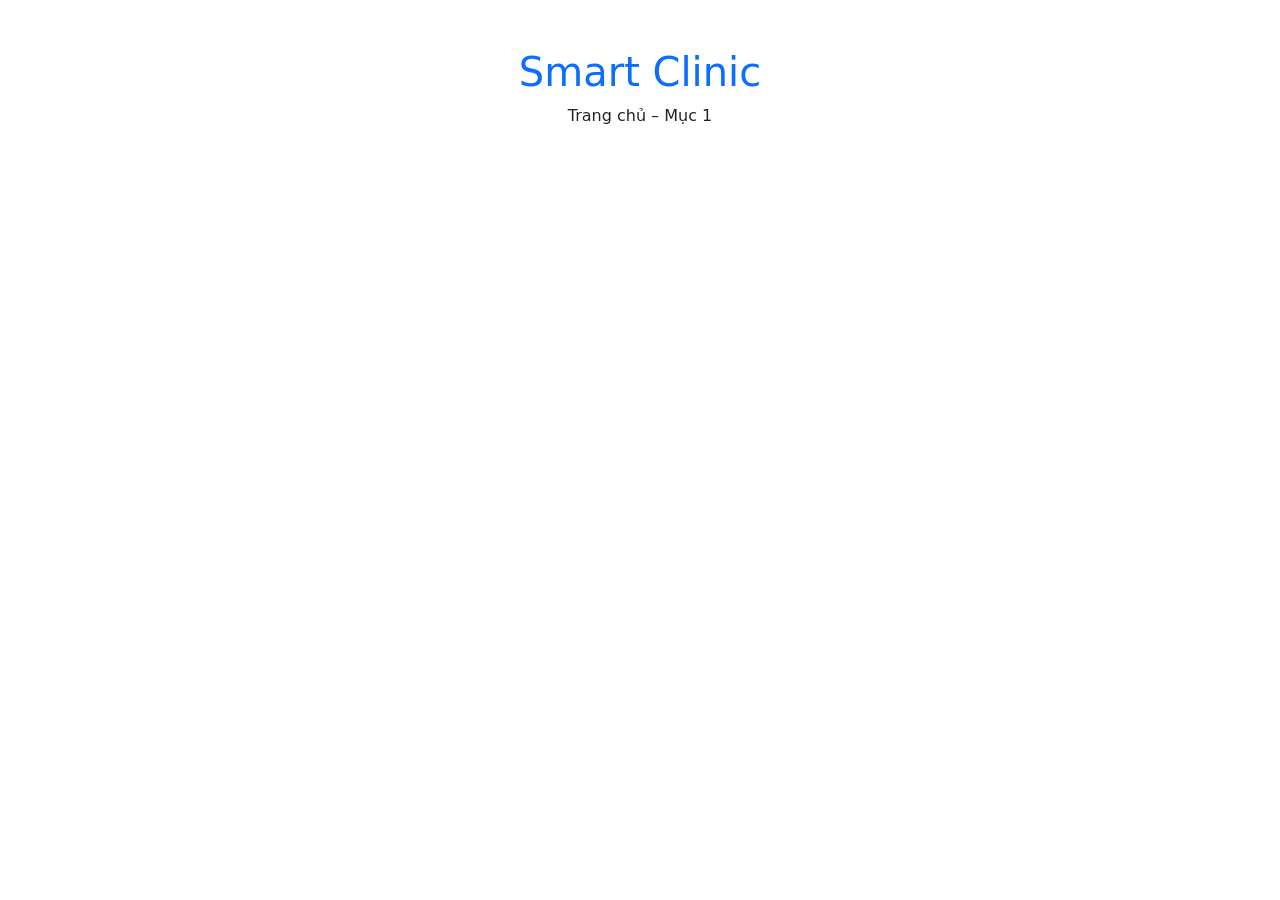
==== index.html @ 7005cc9c "Create index.html" ====
<!DOCTYPE html>
<html lang="vi">
<head>
  <meta charset="UTF-8">
  <title>Lab 1 - Clinic</title>
  <meta name="viewport" content="width=device-width, initial-scale=1">
  <link href="https://cdn.jsdelivr.net/npm/bootstrap@5.3.2/dist/css/bootstrap.min.css" rel="stylesheet">
</head>
<body class="p-5 text-center">

  <h1 class="text-primary">Smart Clinic</h1>
  <p>Trang chủ – Mục 1</p>

</body>
</html>
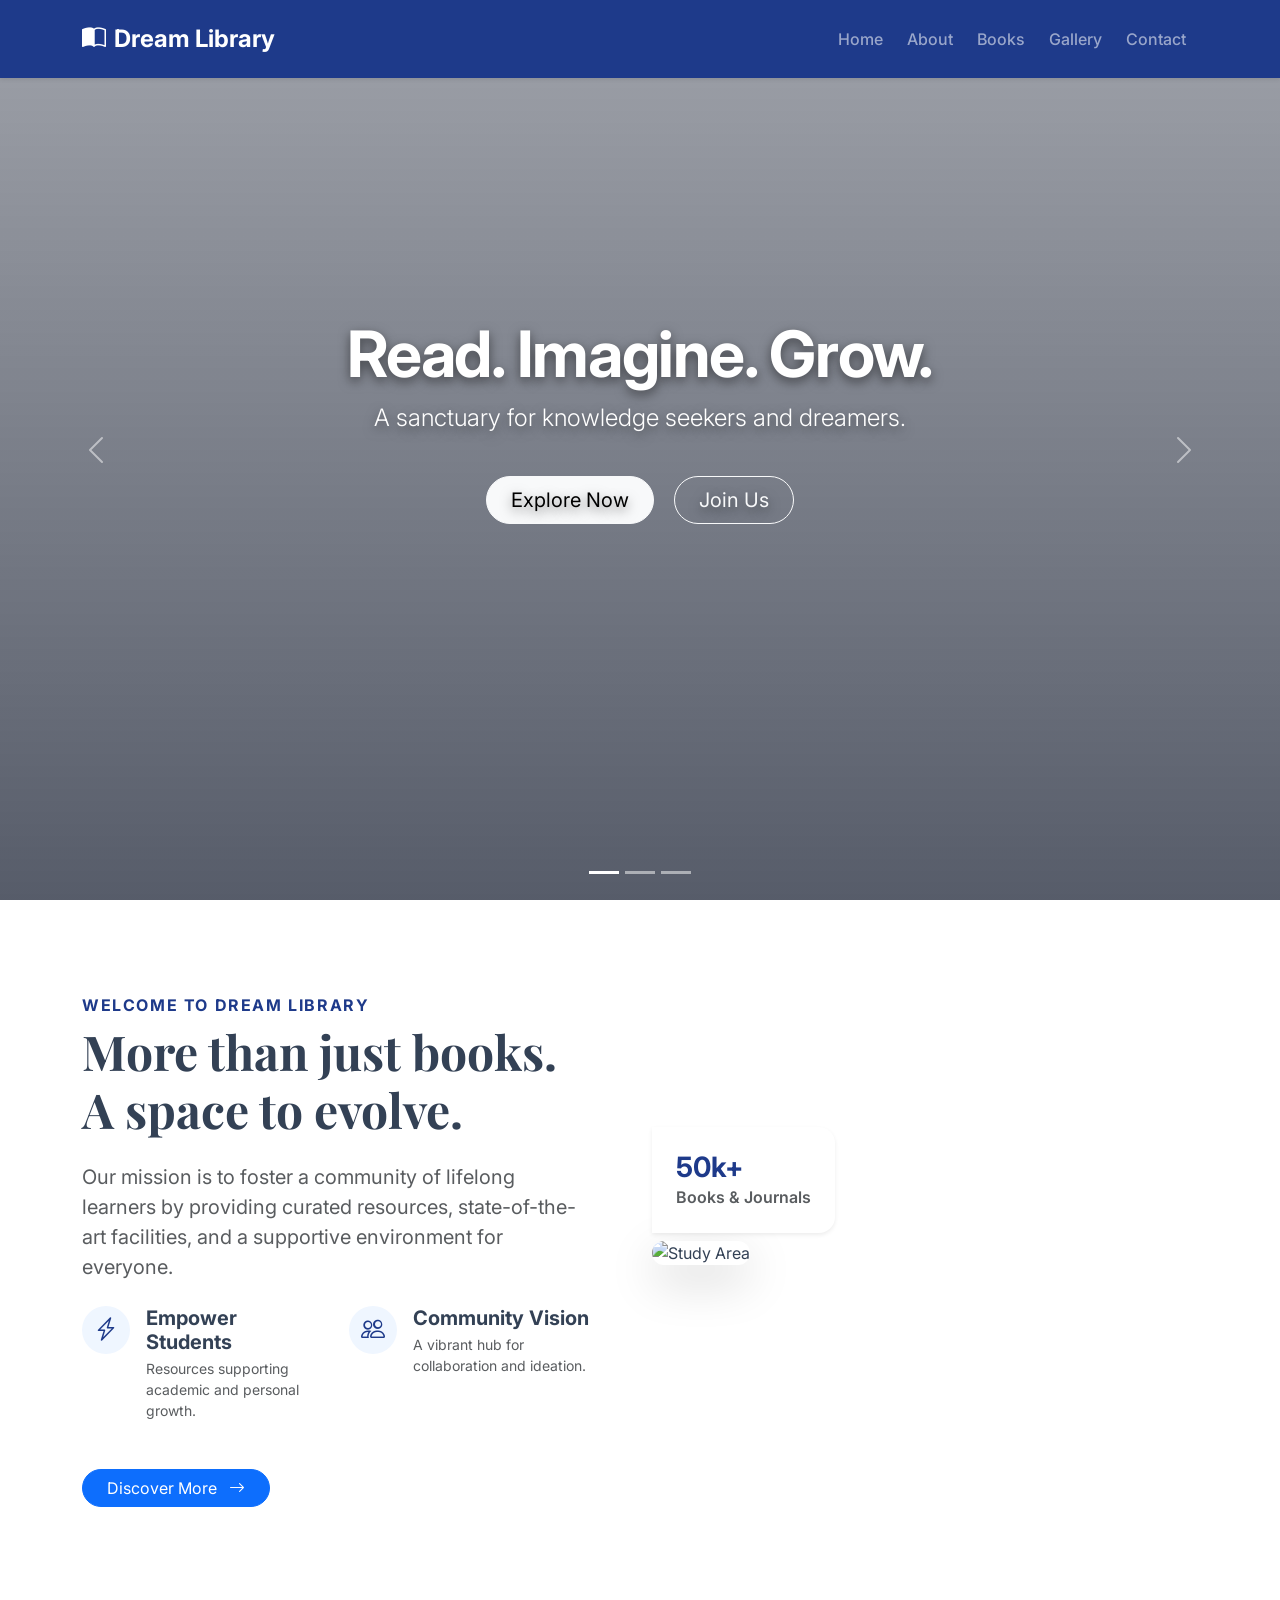
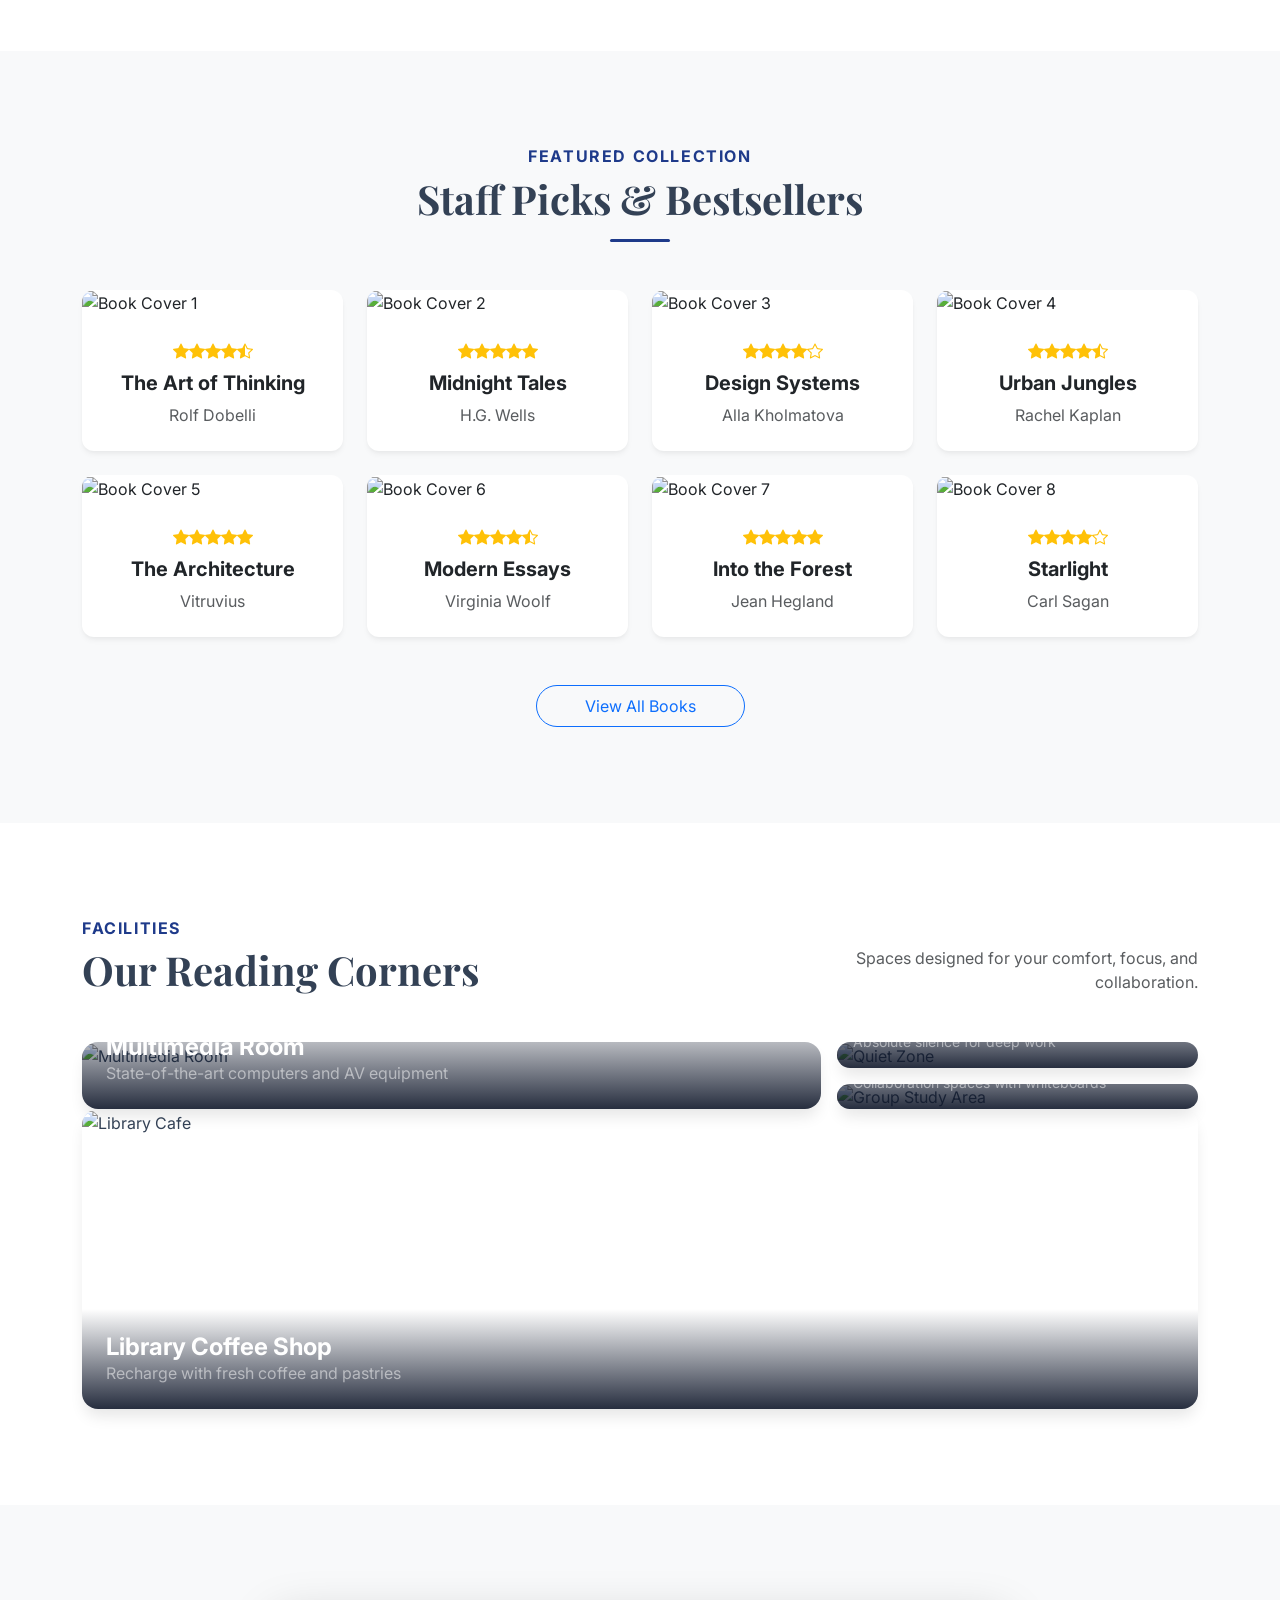
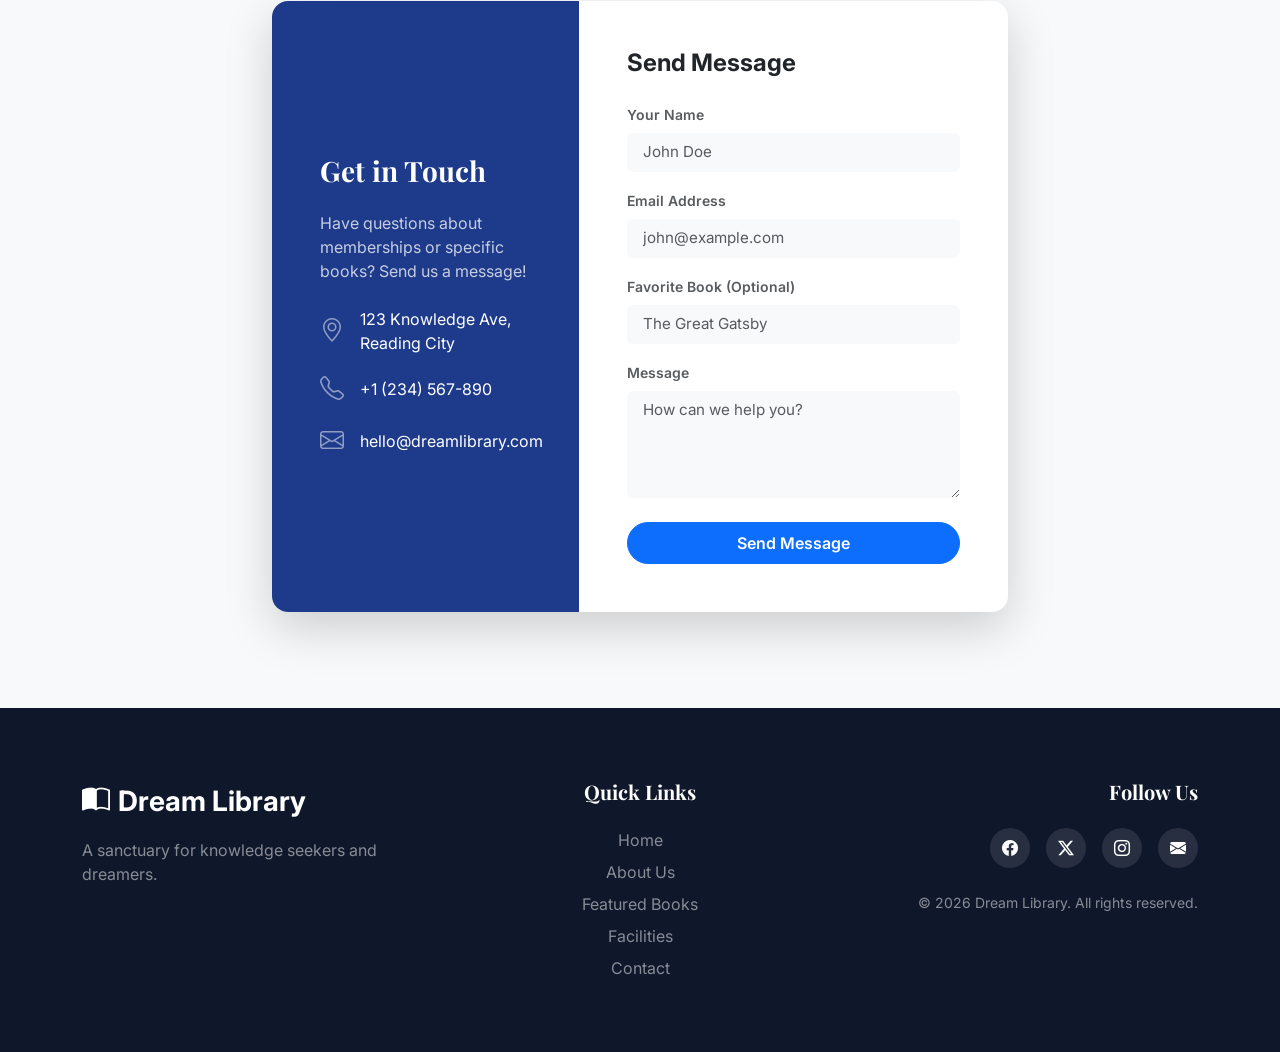
==== commit 6c7f795b: "update html + css" ====
--- a/index.html
+++ b/index.html
@@ -1,15 +1,507 @@
 <!DOCTYPE html>
-<html lang="vi">
+<html lang="en">
 <head>
   <meta charset="UTF-8">
-  <title>Lab 1 - Clinic</title>
-  <meta name="viewport" content="width=device-width, initial-scale=1">
+  <meta name="viewport" content="width=device-width, initial-scale=1.0">
+  <title>My Dream Library | Read. Imagine. Grow.</title>
+  
+  <!-- Google Fonts -->
+  <link rel="preconnect" href="https://fonts.googleapis.com">
+  <link rel="preconnect" href="https://fonts.gstatic.com" crossorigin>
+  <link href="https://fonts.googleapis.com/css2?family=Inter:wght@300;400;600;700&family=Playfair+Display:ital,wght@0,600;1,600&display=swap" rel="stylesheet">
+  
+  <!-- Bootstrap 5 CSS -->
   <link href="https://cdn.jsdelivr.net/npm/bootstrap@5.3.2/dist/css/bootstrap.min.css" rel="stylesheet">
+  
+  <!-- Bootstrap Icons -->
+  <link rel="stylesheet" href="https://cdn.jsdelivr.net/npm/bootstrap-icons@1.11.1/font/bootstrap-icons.css">
+  
+  <!-- Custom CSS -->
+  <link href="style.css" rel="stylesheet">
 </head>
-<body class="p-5 text-center">
-
-  <h1 class="text-primary">Smart Clinic</h1>
-  <p>Trang chủ – Mục 1</p>
-
+<body data-bs-spy="scroll" data-bs-target="#navbar-example" data-bs-root-margin="0px 0px -40%" data-bs-smooth-scroll="true" tabindex="0">
+
+  <!-- Header (Navbar) -->
+  <nav id="top-nav" class="navbar navbar-expand-lg navbar-dark bg-primary fixed-top shadow-sm py-3">
+    <div class="container">
+      <a class="navbar-brand fw-bold fs-4" href="#">
+        <i class="bi bi-book-half me-2"></i>Dream Library
+      </a>
+      <button class="navbar-toggler" type="button" data-bs-toggle="collapse" data-bs-target="#navbarNav" aria-controls="navbarNav" aria-expanded="false" aria-label="Toggle navigation">
+        <span class="navbar-toggler-icon"></span>
+      </button>
+      <div class="collapse navbar-collapse justify-content-end" id="navbarNav">
+        <ul class="navbar-nav">
+          <li class="nav-item">
+            <a class="nav-link active" aria-current="page" href="#hero">Home</a>
+          </li>
+          <li class="nav-item">
+            <a class="nav-link" href="#about">About</a>
+          </li>
+          <li class="nav-item">
+            <a class="nav-link" href="#books">Books</a>
+          </li>
+          <li class="nav-item">
+            <a class="nav-link" href="#gallery">Gallery</a>
+          </li>
+          <li class="nav-item">
+            <a class="nav-link" href="#contact">Contact</a>
+          </li>
+        </ul>
+      </div>
+    </div>
+  </nav>
+
+  <!-- Hero Banner Carousel -->
+  <header id="hero" class="carousel slide carousel-fade" data-bs-ride="carousel" data-bs-interval="5000">
+    <div class="carousel-indicators">
+      <button type="button" data-bs-target="#hero" data-bs-slide-to="0" class="active" aria-current="true" aria-label="Slide 1"></button>
+      <button type="button" data-bs-target="#hero" data-bs-slide-to="1" aria-label="Slide 2"></button>
+      <button type="button" data-bs-target="#hero" data-bs-slide-to="2" aria-label="Slide 3"></button>
+    </div>
+    <div class="carousel-inner">
+      <div class="carousel-item active">
+        <div class="overlay"></div>
+        <img src="https://images.unsplash.com/photo-1507842217343-583bb7270b66?auto=format&fit=crop&q=80&w=1920&h=800" class="d-block w-100 hero-img" alt="Library Interior">
+        <div class="carousel-caption d-flex flex-column justify-content-center h-100">
+          <h1 class="display-3 fw-bold hero-slogan">Read. Imagine. Grow.</h1>
+          <p class="lead fs-4">A sanctuary for knowledge seekers and dreamers.</p>
+          <div class="mt-4">
+            <a href="#about" class="btn btn-light btn-lg rounded-pill px-4 me-3">Explore Now</a>
+            <a href="#contact" class="btn btn-outline-light btn-lg rounded-pill px-4">Join Us</a>
+          </div>
+        </div>
+      </div>
+      <div class="carousel-item">
+        <div class="overlay"></div>
+        <img src="https://images.unsplash.com/photo-1524995997946-a1c2e315a42f?auto=format&fit=crop&q=80&w=1920&h=800" class="d-block w-100 hero-img" alt="Endless Bookshelves">
+        <div class="carousel-caption d-flex flex-column justify-content-center h-100">
+          <h1 class="display-3 fw-bold hero-slogan">Unlock Infinite Worlds</h1>
+          <p class="lead fs-4">Immerse yourself in thousands of curated collections.</p>
+          <div class="mt-4">
+            <a href="#books" class="btn btn-light btn-lg rounded-pill px-4">Browse Collection</a>
+          </div>
+        </div>
+      </div>
+      <div class="carousel-item">
+        <div class="overlay"></div>
+        <img src="https://images.unsplash.com/photo-1481627834876-b7833e8f5570?auto=format&fit=crop&q=80&w=1920&h=800" class="d-block w-100 hero-img" alt="Cozy Reading space">
+        <div class="carousel-caption d-flex flex-column justify-content-center h-100">
+          <h1 class="display-3 fw-bold hero-slogan">Your Second Home</h1>
+          <p class="lead fs-4">Find your perfect quiet space to study, focus, and create.</p>
+          <div class="mt-4">
+            <a href="#gallery" class="btn btn-light btn-lg rounded-pill px-4">View Facilities</a>
+          </div>
+        </div>
+      </div>
+    </div>
+    <button class="carousel-control-prev" type="button" data-bs-target="#hero" data-bs-slide="prev">
+      <span class="carousel-control-prev-icon" aria-hidden="true"></span>
+      <span class="visually-hidden">Previous</span>
+    </button>
+    <button class="carousel-control-next" type="button" data-bs-target="#hero" data-bs-slide="next">
+      <span class="carousel-control-next-icon" aria-hidden="true"></span>
+      <span class="visually-hidden">Next</span>
+    </button>
+  </header>
+
+  <!-- Introduction Section -->
+  <section id="about" class="py-5">
+    <div class="container py-5 fade-in">
+      <div class="row align-items-center mb-5">
+        <div class="col-lg-6 mb-4 mb-lg-0 pe-lg-5">
+          <h6 class="text-primary fw-bold text-uppercase tracking-wide mb-2">Welcome to Dream Library</h6>
+          <h2 class="display-5 fw-bold mb-4 font-serif">More than just books.<br>A space to evolve.</h2>
+          <p class="text-muted fs-5 mb-4">
+            Our mission is to foster a community of lifelong learners by providing curated resources, state-of-the-art facilities, and a supportive environment for everyone.
+          </p>
+          <div class="row mt-4">
+            <div class="col-sm-6 mb-4">
+              <div class="d-flex align-items-start">
+                <div class="icon-box bg-primary-light text-primary rounded-circle p-3 me-3">
+                  <i class="bi bi-lightning-charge fs-4"></i>
+                </div>
+                <div>
+                  <h5 class="fw-bold mb-1">Empower Students</h5>
+                  <p class="text-muted small">Resources supporting academic and personal growth.</p>
+                </div>
+              </div>
+            </div>
+            <div class="col-sm-6 mb-4">
+              <div class="d-flex align-items-start">
+                <div class="icon-box bg-primary-light text-primary rounded-circle p-3 me-3">
+                  <i class="bi bi-people fs-4"></i>
+                </div>
+                <div>
+                  <h5 class="fw-bold mb-1">Community Vision</h5>
+                  <p class="text-muted small">A vibrant hub for collaboration and ideation.</p>
+                </div>
+              </div>
+            </div>
+          </div>
+          <a href="#books" class="btn btn-primary rounded-pill px-4 mt-2">Discover More <i class="bi bi-arrow-right ms-2"></i></a>
+        </div>
+        <div class="col-lg-6">
+          <div class="position-relative">
+            <img src="https://images.unsplash.com/photo-1456513080510-7bf3a84b82f8?auto=format&fit=crop&w=800&q=80" alt="Study Area" class="img-fluid rounded-4 shadow-lg w-100 object-fit-cover" style="height: 500px;">
+            <div class="position-absolute bottom-0 start-0 bg-white p-4 rounded-end-4 shadow-sm" style="margin-bottom: 2rem;">
+              <h3 class="text-primary fw-bold mb-0">50k+</h3>
+              <p class="mb-0 text-muted fw-semibold">Books & Journals</p>
+            </div>
+          </div>
+        </div>
+      </div>
+    </div>
+  </section>
+
+  <!-- Featured Books Section -->
+  <section id="books" class="py-5 bg-light pb-6">
+    <div class="container py-5 fade-in">
+      <div class="text-center mb-5">
+        <h6 class="text-primary fw-bold text-uppercase tracking-wide">Featured Collection</h6>
+        <h2 class="display-6 fw-bold font-serif">Staff Picks & Bestsellers</h2>
+        <div class="divider mx-auto bg-primary mt-3"></div>
+      </div>
+      
+      <div class="row g-4">
+        <!-- Book 1 -->
+        <div class="col-sm-6 col-lg-3">
+          <div class="card h-100 book-card">
+            <div class="card-img-wrapper position-relative overflow-hidden">
+              <img src="https://images.unsplash.com/photo-1541963463532-d68292c34b19?w=400&h=600&fit=crop" class="card-img-top" alt="Book Cover 1">
+              <div class="card-img-overlay d-flex flex-column justify-content-end align-items-center opacity-0 hover-overlay">
+                <button class="btn btn-primary rounded-pill px-4"><i class="bi bi-bookmark-plus me-2"></i>Borrow</button>
+              </div>
+            </div>
+            <div class="card-body text-center p-4">
+              <div class="text-warning mb-2 fs-6">
+                <i class="bi bi-star-fill"></i><i class="bi bi-star-fill"></i><i class="bi bi-star-fill"></i><i class="bi bi-star-fill"></i><i class="bi bi-star-half"></i>
+              </div>
+              <h5 class="card-title fw-bold text-truncate" title="The Art of Thinking">The Art of Thinking</h5>
+              <p class="card-text text-muted mb-0">Rolf Dobelli</p>
+            </div>
+          </div>
+        </div>
+        <!-- Book 2 -->
+        <div class="col-sm-6 col-lg-3">
+          <div class="card h-100 book-card">
+            <div class="card-img-wrapper position-relative overflow-hidden">
+              <img src="https://images.unsplash.com/photo-1532012197267-da84d127e765?w=400&h=600&fit=crop" class="card-img-top" alt="Book Cover 2">
+              <div class="card-img-overlay d-flex flex-column justify-content-end align-items-center opacity-0 hover-overlay">
+                <button class="btn btn-primary rounded-pill px-4"><i class="bi bi-bookmark-plus me-2"></i>Borrow</button>
+              </div>
+            </div>
+            <div class="card-body text-center p-4">
+              <div class="text-warning mb-2 fs-6">
+                <i class="bi bi-star-fill"></i><i class="bi bi-star-fill"></i><i class="bi bi-star-fill"></i><i class="bi bi-star-fill"></i><i class="bi bi-star-fill"></i>
+              </div>
+              <h5 class="card-title fw-bold text-truncate" title="Midnight Tales">Midnight Tales</h5>
+              <p class="card-text text-muted mb-0">H.G. Wells</p>
+            </div>
+          </div>
+        </div>
+        <!-- Book 3 -->
+        <div class="col-sm-6 col-lg-3">
+          <div class="card h-100 book-card">
+            <div class="card-img-wrapper position-relative overflow-hidden">
+              <img src="https://images.unsplash.com/photo-1495640388908-05fa85288e61?w=400&h=600&fit=crop" class="card-img-top" alt="Book Cover 3">
+              <div class="card-img-overlay d-flex flex-column justify-content-end align-items-center opacity-0 hover-overlay">
+                <button class="btn btn-primary rounded-pill px-4"><i class="bi bi-bookmark-plus me-2"></i>Borrow</button>
+              </div>
+            </div>
+            <div class="card-body text-center p-4">
+              <div class="text-warning mb-2 fs-6">
+                <i class="bi bi-star-fill"></i><i class="bi bi-star-fill"></i><i class="bi bi-star-fill"></i><i class="bi bi-star-fill"></i><i class="bi bi-star"></i>
+              </div>
+              <h5 class="card-title fw-bold text-truncate" title="Design Systems">Design Systems</h5>
+              <p class="card-text text-muted mb-0">Alla Kholmatova</p>
+            </div>
+          </div>
+        </div>
+        <!-- Book 4 -->
+        <div class="col-sm-6 col-lg-3">
+          <div class="card h-100 book-card">
+            <div class="card-img-wrapper position-relative overflow-hidden">
+              <img src="https://images.unsplash.com/photo-1512820790803-83ca734da794?w=400&h=600&fit=crop" class="card-img-top" alt="Book Cover 4">
+              <div class="card-img-overlay d-flex flex-column justify-content-end align-items-center opacity-0 hover-overlay">
+                <button class="btn btn-primary rounded-pill px-4"><i class="bi bi-bookmark-plus me-2"></i>Borrow</button>
+              </div>
+            </div>
+            <div class="card-body text-center p-4">
+              <div class="text-warning mb-2 fs-6">
+                <i class="bi bi-star-fill"></i><i class="bi bi-star-fill"></i><i class="bi bi-star-fill"></i><i class="bi bi-star-fill"></i><i class="bi bi-star-half"></i>
+              </div>
+              <h5 class="card-title fw-bold text-truncate" title="Urban Jungles">Urban Jungles</h5>
+              <p class="card-text text-muted mb-0">Rachel Kaplan</p>
+            </div>
+          </div>
+        </div>
+        <!-- Book 5 -->
+        <div class="col-sm-6 col-lg-3">
+          <div class="card h-100 book-card">
+            <div class="card-img-wrapper position-relative overflow-hidden">
+              <img src="https://images.unsplash.com/photo-1589829085413-56de8ae18c73?w=400&h=600&fit=crop" class="card-img-top" alt="Book Cover 5">
+              <div class="card-img-overlay d-flex flex-column justify-content-end align-items-center opacity-0 hover-overlay">
+                <button class="btn btn-primary rounded-pill px-4"><i class="bi bi-bookmark-plus me-2"></i>Borrow</button>
+              </div>
+            </div>
+            <div class="card-body text-center p-4">
+              <div class="text-warning mb-2 fs-6">
+                <i class="bi bi-star-fill"></i><i class="bi bi-star-fill"></i><i class="bi bi-star-fill"></i><i class="bi bi-star-fill"></i><i class="bi bi-star-fill"></i>
+              </div>
+              <h5 class="card-title fw-bold text-truncate" title="The Architecture">The Architecture</h5>
+              <p class="card-text text-muted mb-0">Vitruvius</p>
+            </div>
+          </div>
+        </div>
+        <!-- Book 6 -->
+        <div class="col-sm-6 col-lg-3">
+          <div class="card h-100 book-card">
+            <div class="card-img-wrapper position-relative overflow-hidden">
+              <img src="https://images.unsplash.com/photo-1544947950-fa07a98d237f?w=400&h=600&fit=crop" class="card-img-top" alt="Book Cover 6">
+              <div class="card-img-overlay d-flex flex-column justify-content-end align-items-center opacity-0 hover-overlay">
+                <button class="btn btn-primary rounded-pill px-4"><i class="bi bi-bookmark-plus me-2"></i>Borrow</button>
+              </div>
+            </div>
+            <div class="card-body text-center p-4">
+              <div class="text-warning mb-2 fs-6">
+                <i class="bi bi-star-fill"></i><i class="bi bi-star-fill"></i><i class="bi bi-star-fill"></i><i class="bi bi-star-fill"></i><i class="bi bi-star-half"></i>
+              </div>
+              <h5 class="card-title fw-bold text-truncate" title="Modern Essays">Modern Essays</h5>
+              <p class="card-text text-muted mb-0">Virginia Woolf</p>
+            </div>
+          </div>
+        </div>
+        <!-- Book 7 -->
+        <div class="col-sm-6 col-lg-3">
+          <div class="card h-100 book-card">
+            <div class="card-img-wrapper position-relative overflow-hidden">
+              <img src="https://images.unsplash.com/photo-1511108690759-009324a90311?w=400&h=600&fit=crop" class="card-img-top" alt="Book Cover 7">
+              <div class="card-img-overlay d-flex flex-column justify-content-end align-items-center opacity-0 hover-overlay">
+                <button class="btn btn-primary rounded-pill px-4"><i class="bi bi-bookmark-plus me-2"></i>Borrow</button>
+              </div>
+            </div>
+            <div class="card-body text-center p-4">
+              <div class="text-warning mb-2 fs-6">
+                <i class="bi bi-star-fill"></i><i class="bi bi-star-fill"></i><i class="bi bi-star-fill"></i><i class="bi bi-star-fill"></i><i class="bi bi-star-fill"></i>
+              </div>
+              <h5 class="card-title fw-bold text-truncate" title="Into the Forest">Into the Forest</h5>
+              <p class="card-text text-muted mb-0">Jean Hegland</p>
+            </div>
+          </div>
+        </div>
+        <!-- Book 8 -->
+        <div class="col-sm-6 col-lg-3">
+          <div class="card h-100 book-card">
+            <div class="card-img-wrapper position-relative overflow-hidden">
+              <img src="https://images.unsplash.com/photo-1476275466078-4007374efac4?w=400&h=600&fit=crop" class="card-img-top" alt="Book Cover 8">
+              <div class="card-img-overlay d-flex flex-column justify-content-end align-items-center opacity-0 hover-overlay">
+                <button class="btn btn-primary rounded-pill px-4"><i class="bi bi-bookmark-plus me-2"></i>Borrow</button>
+              </div>
+            </div>
+            <div class="card-body text-center p-4">
+              <div class="text-warning mb-2 fs-6">
+                <i class="bi bi-star-fill"></i><i class="bi bi-star-fill"></i><i class="bi bi-star-fill"></i><i class="bi bi-star-fill"></i><i class="bi bi-star"></i>
+              </div>
+              <h5 class="card-title fw-bold text-truncate" title="Starlight">Starlight</h5>
+              <p class="card-text text-muted mb-0">Carl Sagan</p>
+            </div>
+          </div>
+        </div>
+      </div>
+      
+      <div class="text-center mt-5">
+        <button class="btn btn-outline-primary rounded-pill px-5 py-2">View All Books</button>
+      </div>
+    </div>
+  </section>
+
+  <!-- Facilities Gallery -->
+  <section id="gallery" class="py-5">
+    <div class="container py-5 fade-in">
+      <div class="row mb-5 align-items-end">
+        <div class="col-lg-8">
+          <h6 class="text-primary fw-bold text-uppercase tracking-wide">Facilities</h6>
+          <h2 class="display-6 fw-bold font-serif mb-0">Our Reading Corners</h2>
+        </div>
+        <div class="col-lg-4 text-lg-end mt-4 mt-lg-0">
+          <p class="text-muted mb-0">Spaces designed for your comfort, focus, and collaboration.</p>
+        </div>
+      </div>
+      
+      <div class="row g-3">
+        <div class="col-md-6 col-lg-8">
+          <div class="gallery-item overflow-hidden rounded-4 position-relative h-100">
+            <img src="https://images.unsplash.com/photo-1497633762265-9d179a990aa6?w=1200&h=600&fit=crop" class="img-fluid w-100 h-100 object-fit-cover gallery-img" alt="Multimedia Room">
+            <div class="gallery-caption position-absolute bottom-0 start-0 w-100 p-4 bg-gradient-dark">
+              <h4 class="text-white fw-bold mb-0">Multimedia Room</h4>
+              <p class="text-white-50 mb-0">State-of-the-art computers and AV equipment</p>
+            </div>
+          </div>
+        </div>
+        <div class="col-md-6 col-lg-4 d-flex flex-column gap-3">
+          <div class="gallery-item overflow-hidden rounded-4 position-relative flex-grow-1">
+            <img src="https://images.unsplash.com/photo-1521587760476-6c12a4b040da?w=600&h=400&fit=crop" class="img-fluid w-100 h-100 object-fit-cover gallery-img" alt="Quiet Zone">
+            <div class="gallery-caption position-absolute bottom-0 start-0 w-100 p-3 bg-gradient-dark">
+              <h5 class="text-white fw-bold mb-0">Quiet Zone</h5>
+              <p class="text-white-50 small mb-0">Absolute silence for deep work</p>
+            </div>
+          </div>
+          <div class="gallery-item overflow-hidden rounded-4 position-relative flex-grow-1">
+            <img src="https://images.unsplash.com/photo-1563461660947-507ef49e9c47?w=600&h=400&fit=crop" class="img-fluid w-100 h-100 object-fit-cover gallery-img" alt="Group Study Area">
+            <div class="gallery-caption position-absolute bottom-0 start-0 w-100 p-3 bg-gradient-dark">
+              <h5 class="text-white fw-bold mb-0">Group Study</h5>
+              <p class="text-white-50 small mb-0">Collaboration spaces with whiteboards</p>
+            </div>
+          </div>
+        </div>
+        <div class="col-12 mt-3 mt-md-0">
+          <div class="gallery-item overflow-hidden rounded-4 position-relative" style="height: 300px;">
+            <img src="https://images.unsplash.com/photo-1457369804613-52c61a468e7d?w=1920&h=600&fit=crop" class="img-fluid w-100 h-100 object-fit-cover gallery-img" alt="Library Cafe">
+            <div class="gallery-caption position-absolute bottom-0 start-0 w-100 p-4 bg-gradient-dark">
+              <h4 class="text-white fw-bold mb-0">Library Coffee Shop</h4>
+              <p class="text-white-50 mb-0">Recharge with fresh coffee and pastries</p>
+            </div>
+          </div>
+        </div>
+      </div>
+    </div>
+  </section>
+
+  <!-- Contact Section -->
+  <section id="contact" class="py-5 bg-light position-relative">
+    <div class="container py-5 fade-in">
+      <div class="row justify-content-center">
+        <div class="col-lg-8">
+          <div class="card border-0 shadow-lg rounded-4 overflow-hidden">
+            <div class="row g-0">
+              <div class="col-md-5 bg-primary text-white p-5 d-flex flex-column justify-content-center">
+                <h3 class="fw-bold mb-4 font-serif">Get in Touch</h3>
+                <p class="opacity-75 mb-4">Have questions about memberships or specific books? Send us a message!</p>
+                <div class="d-flex align-items-center mb-3">
+                  <i class="bi bi-geo-alt fs-4 me-3 text-white-50"></i>
+                  <span>123 Knowledge Ave, Reading City</span>
+                </div>
+                <div class="d-flex align-items-center mb-3">
+                  <i class="bi bi-telephone fs-4 me-3 text-white-50"></i>
+                  <span>+1 (234) 567-890</span>
+                </div>
+                <div class="d-flex align-items-center">
+                  <i class="bi bi-envelope fs-4 me-3 text-white-50"></i>
+                  <span>hello@dreamlibrary.com</span>
+                </div>
+              </div>
+              <div class="col-md-7 p-5">
+                <h4 class="fw-bold mb-4">Send Message</h4>
+                <form>
+                  <div class="mb-3">
+                    <label for="name" class="form-label text-muted small fw-semibold">Your Name</label>
+                    <input type="text" class="form-control bg-light border-0 px-3 py-2" id="name" placeholder="John Doe">
+                  </div>
+                  <div class="mb-3">
+                    <label for="email" class="form-label text-muted small fw-semibold">Email Address</label>
+                    <input type="email" class="form-control bg-light border-0 px-3 py-2" id="email" placeholder="john@example.com">
+                  </div>
+                  <div class="mb-3">
+                    <label for="favBook" class="form-label text-muted small fw-semibold">Favorite Book (Optional)</label>
+                    <input type="text" class="form-control bg-light border-0 px-3 py-2" id="favBook" placeholder="The Great Gatsby">
+                  </div>
+                  <div class="mb-4">
+                    <label for="message" class="form-label text-muted small fw-semibold">Message</label>
+                    <textarea class="form-control bg-light border-0 px-3 py-2" id="message" rows="4" placeholder="How can we help you?"></textarea>
+                  </div>
+                  <button type="button" class="btn btn-primary w-100 rounded-pill py-2 fw-semibold">Send Message</button>
+                </form>
+              </div>
+            </div>
+          </div>
+        </div>
+      </div>
+    </div>
+  </section>
+
+  <!-- Footer -->
+  <footer class="bg-secondary text-white py-5">
+    <div class="container py-4">
+      <div class="row gy-4">
+        <div class="col-lg-4 text-center text-lg-start mb-4 mb-lg-0">
+          <a class="navbar-brand fw-bold fs-3 text-white mb-3 d-inline-block" href="#">
+            <i class="bi bi-book-half me-2"></i>Dream Library
+          </a>
+          <p class="text-white-50 mb-0">A sanctuary for knowledge seekers and dreamers.</p>
+        </div>
+        <div class="col-lg-4 text-center mb-4 mb-lg-0">
+          <h5 class="fw-bold mb-4 font-serif">Quick Links</h5>
+          <ul class="list-unstyled mb-0 d-flex flex-column gap-2">
+            <li><a href="#hero" class="text-white-50 text-decoration-none hover-white">Home</a></li>
+            <li><a href="#about" class="text-white-50 text-decoration-none hover-white">About Us</a></li>
+            <li><a href="#books" class="text-white-50 text-decoration-none hover-white">Featured Books</a></li>
+            <li><a href="#gallery" class="text-white-50 text-decoration-none hover-white">Facilities</a></li>
+            <li><a href="#contact" class="text-white-50 text-decoration-none hover-white">Contact</a></li>
+          </ul>
+        </div>
+        <div class="col-lg-4 text-center text-lg-end">
+          <h5 class="fw-bold mb-4 font-serif">Follow Us</h5>
+          <div class="d-flex justify-content-center justify-content-lg-end gap-3">
+            <a href="#" class="social-icon text-white bg-white bg-opacity-10 rounded-circle d-flex align-items-center justify-content-center" style="width: 40px; height: 40px;">
+              <i class="bi bi-facebook"></i>
+            </a>
+            <a href="#" class="social-icon text-white bg-white bg-opacity-10 rounded-circle d-flex align-items-center justify-content-center" style="width: 40px; height: 40px;">
+              <i class="bi bi-twitter-x"></i>
+            </a>
+            <a href="#" class="social-icon text-white bg-white bg-opacity-10 rounded-circle d-flex align-items-center justify-content-center" style="width: 40px; height: 40px;">
+              <i class="bi bi-instagram"></i>
+            </a>
+            <a href="#" class="social-icon text-white bg-white bg-opacity-10 rounded-circle d-flex align-items-center justify-content-center" style="width: 40px; height: 40px;">
+              <i class="bi bi-envelope-fill"></i>
+            </a>
+          </div>
+          <p class="text-white-50 mt-4 mb-0 small">&copy; 2026 Dream Library. All rights reserved.</p>
+        </div>
+      </div>
+    </div>
+  </footer>
+
+  <!-- Bootstrap JS Bundle with Popper -->
+  <script src="https://cdn.jsdelivr.net/npm/bootstrap@5.3.2/dist/js/bootstrap.bundle.min.js"></script>
+  
+  <!-- Custom JS for Animations & Navigation Tweaks -->
+  <script>
+    document.addEventListener("DOMContentLoaded", function () {
+      // Intersection Observer for fade-in animations on scroll
+      const faders = document.querySelectorAll(".fade-in");
+      const appearOptions = {
+        threshold: 0.15,
+        rootMargin: "0px 0px -50px 0px"
+      };
+      
+      const appearOnScroll = new IntersectionObserver(function(entries, observer) {
+        entries.forEach(entry => {
+          if (!entry.isIntersecting) {
+            return;
+          } else {
+            entry.target.classList.add("visible");
+            observer.unobserve(entry.target);
+          }
+        });
+      }, appearOptions);
+
+      faders.forEach(fader => {
+        appearOnScroll.observe(fader);
+      });
+
+      // Navbar scroll effect
+      const navbar = document.getElementById('top-nav');
+      window.addEventListener('scroll', () => {
+        if (window.scrollY > 50) {
+          navbar.classList.add('shadow');
+          navbar.classList.replace('py-3', 'py-2');
+        } else {
+          navbar.classList.remove('shadow');
+          navbar.classList.replace('py-2', 'py-3');
+        }
+      });
+    });
+  </script>
 </body>
 </html>
--- a/style.css
+++ b/style.css
@@ -0,0 +1,208 @@
+/* style.css - Custom styling for My Dream Library */
+
+/* CSS Variables */
+:root {
+  --bs-primary: #1e3a8a; /* Deep Blue */
+  --bs-primary-rgb: 30, 58, 138;
+  --bs-secondary: #0f172a; /* Slate Dark */
+  --primary-light: #eff6ff;
+  --accent: #f59e0b; /* Amber/Gold */
+}
+
+/* Typography Overrides */
+body {
+  font-family: 'Inter', sans-serif;
+  color: #334155;
+}
+
+.font-serif {
+  font-family: 'Playfair Display', serif;
+}
+
+.bg-primary {
+  background-color: var(--bs-primary) !important;
+}
+
+.bg-primary-light {
+  background-color: var(--primary-light) !important;
+}
+
+.text-primary {
+  color: var(--bs-primary) !important;
+}
+
+.bg-secondary {
+  background-color: var(--bs-secondary) !important;
+}
+
+.tracking-wide {
+  letter-spacing: 0.1em;
+}
+
+/* Navbar Tweaks */
+.navbar {
+  transition: all 0.3s ease;
+}
+
+.navbar-nav .nav-link {
+  font-weight: 500;
+  margin: 0 0.25rem;
+  transition: color 0.2s ease;
+}
+
+/* Overriding Bootstrap active tab */
+.navbar-dark .navbar-nav .nav-link.active,
+.navbar-dark .navbar-nav .nav-link:hover {
+  color: #60a5fa !important;
+}
+
+/* Hero Carousel overrides */
+.hero-img {
+  height: 100vh;
+  min-height: 600px;
+  object-position: center;
+}
+
+.overlay {
+  position: absolute;
+  top: 0;
+  left: 0;
+  width: 100%;
+  height: 100%;
+  background: linear-gradient(to bottom, rgba(15, 23, 42, 0.4) 0%, rgba(15, 23, 42, 0.7) 100%);
+  z-index: 1;
+}
+
+.carousel-caption {
+  z-index: 2;
+  bottom: 0;
+  padding-bottom: 5rem;
+  text-shadow: 0 4px 12px rgba(0, 0, 0, 0.5);
+}
+
+.hero-slogan {
+  letter-spacing: -0.02em;
+}
+
+/* General Layout Tweaks */
+.divider {
+  height: 3px;
+  width: 60px;
+  border-radius: 3px;
+}
+
+/* Cards (Books) */
+.book-card {
+  border: none;
+  border-radius: 12px;
+  transition: transform 0.3s ease, box-shadow 0.3s ease;
+  box-shadow: 0 4px 6px -1px rgba(0, 0, 0, 0.05), 0 2px 4px -1px rgba(0, 0, 0, 0.03);
+}
+
+.book-card:hover {
+  transform: translateY(-8px);
+  box-shadow: 0 20px 25px -5px rgba(0, 0, 0, 0.1), 0 10px 10px -5px rgba(0, 0, 0, 0.04);
+}
+
+.card-img-wrapper {
+  border-radius: 12px 12px 0 0;
+}
+
+.card-img-top {
+  height: 320px;
+  object-fit: cover;
+  transition: transform 0.5s ease;
+}
+
+.book-card:hover .card-img-top {
+  transform: scale(1.05);
+}
+
+.hover-overlay {
+  background: rgba(15, 23, 42, 0.6);
+  transition: opacity 0.3s ease;
+}
+
+.book-card:hover .hover-overlay {
+  opacity: 1 !important;
+}
+
+.hover-overlay .btn {
+  transform: translateY(20px);
+  transition: transform 0.3s ease;
+}
+
+.book-card:hover .hover-overlay .btn {
+  transform: translateY(-20px);
+}
+
+/* Icons */
+.icon-box {
+  width: 48px;
+  height: 48px;
+  display: flex;
+  align-items: center;
+  justify-content: center;
+}
+
+/* Gallery / Facilities */
+.gallery-item {
+  box-shadow: 0 10px 15px -3px rgba(0, 0, 0, 0.1);
+  overflow: hidden;
+}
+
+.gallery-img {
+  transition: transform 0.6s ease;
+}
+
+.gallery-item:hover .gallery-img {
+  transform: scale(1.08);
+}
+
+.bg-gradient-dark {
+  background: linear-gradient(to top, rgba(15, 23, 42, 0.9) 0%, rgba(15, 23, 42, 0) 100%);
+}
+
+/* Form Styling */
+.form-control {
+  font-size: 0.95rem;
+}
+.form-control:focus {
+  background-color: #fff !important;
+  border-color: #bfdbfe !important;
+  box-shadow: 0 0 0 0.25rem rgba(30, 58, 138, 0.1);
+}
+
+/* Footer elements */
+.hover-white:hover {
+  color: #fff !important;
+}
+
+.social-icon {
+  transition: all 0.3s ease;
+}
+
+.social-icon:hover {
+  background-color: var(--bs-primary) !important;
+  color: white !important;
+  transform: translateY(-3px);
+}
+
+/* Scroll Fade-in Animation Classes */
+.fade-in {
+  opacity: 0;
+  transform: translateY(30px);
+  transition: opacity 0.8s ease-out, transform 0.8s ease-out;
+}
+
+.fade-in.visible {
+  opacity: 1;
+  transform: translateY(0);
+}
+
+/* Responsive tweaks */
+@media (max-width: 991.98px) {
+  .hero-img {
+    height: 80vh;
+  }
+}
